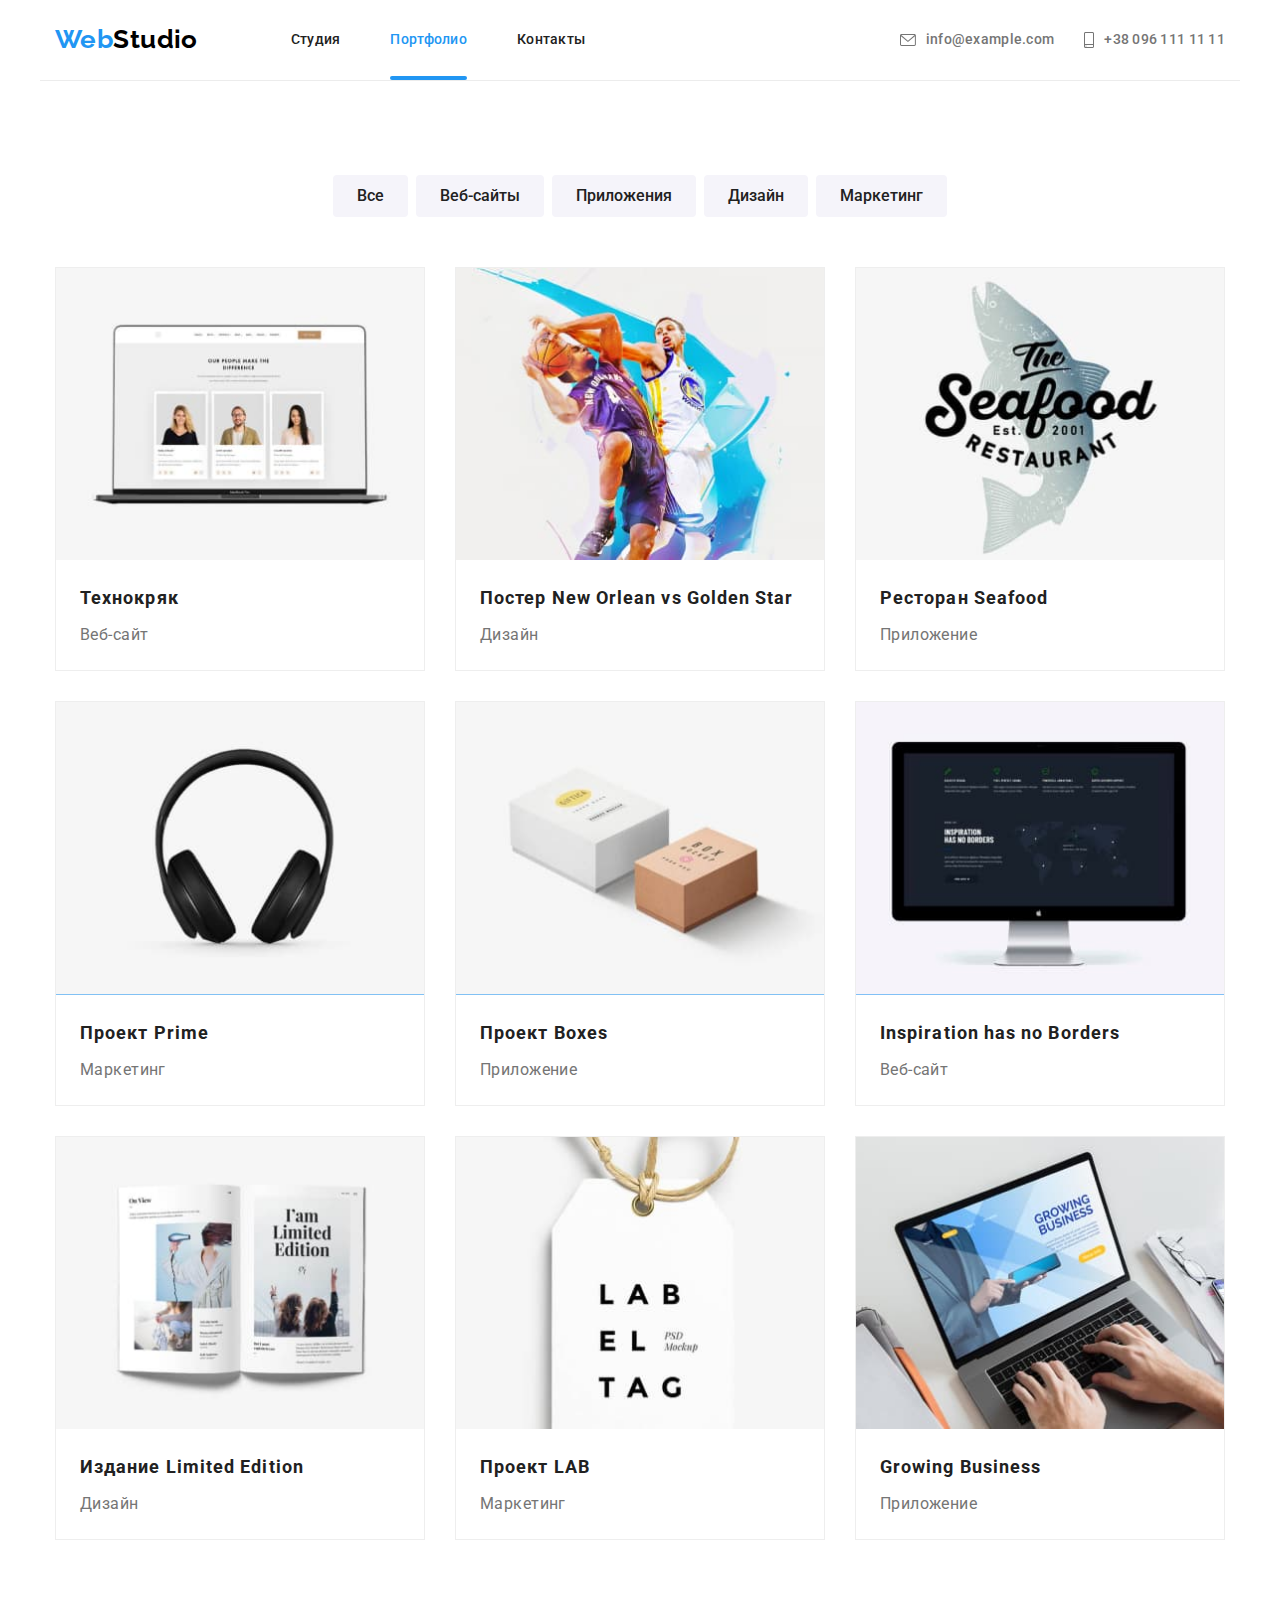
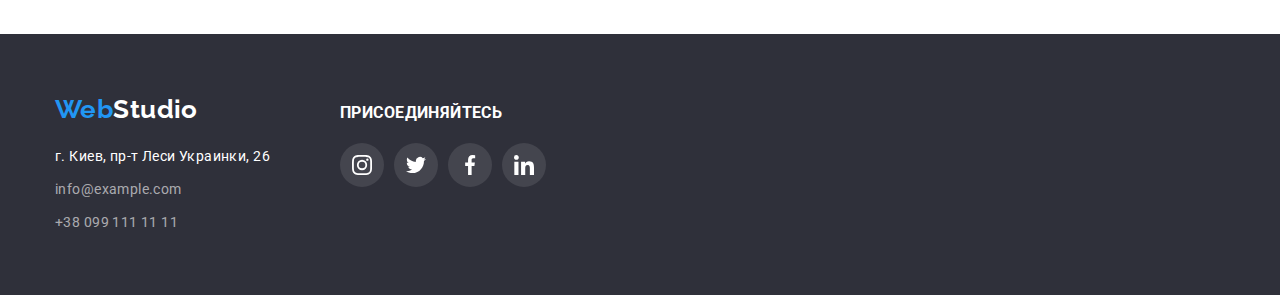
==== portfolio.html @ 9ed55882 "summary" ====
<!DOCTYPE html>
<html lang="ru">
  <head>
    <meta charset="UTF-8" />
    <meta http-equiv="X-UA-Compatible" content="IE=edge" />
    <meta name="viewport" content="width=device-width, initial-scale=1.0" />
    <link
      href="https://fonts.googleapis.com/css2?family=Raleway:wght@700&family=Roboto:wght@400;500;700;900&display=swap"
      rel="stylesheet"
    />
    <link
      rel="stylesheet"
      href="https://cdnjs.cloudflare.com/ajax/libs/modern-normalize/1.1.0/modern-normalize.min.css"
    />
    <link rel="stylesheet" href="./css/style.css" />
    <title>Document</title>
  </head>

  <body>
    <!--ШАПКА-->

    <header>
      <div class="container main-nav">
        <nav class="logo-nav">
          <a href="./index.html" lang="en" class="logo"
            ><span class="logo-color">Web</span>Studio</a
          >
          <ul class="site-nav list">
            <li class="item"><a href="./index.html" class="link">Студия</a></li>
            <li class="item"><a href="./portfolio.html" class="link current">Портфолио</a></li>
            <li class="item"><a href="#" class="link">Контакты</a></li>
          </ul>
        </nav>

        <ul class="auth-nav list">
          <li class="item">
            <a class="contact-list" href="mailto:info@devstudio.com">
              <svg class="contact-icon" aria-hidden="true" width="16" height="12">
                <use href="./images/icons.svg.svg#icon-envelope"></use>
              </svg>
              info@example.com
            </a>
          </li>
          <li class="item">
            <a class="contact-list" href="tel:+380961111111">
              <svg class="contact-icon" aria-hidden="true" width="10" height="16">
                <use href="./images/icons.svg.svg#icon-smartphone"></use>
              </svg>
              +38 096 111 11 11
            </a>
          </li>
        </ul>
      </div>
    </header>

    <!--Контент-->

    <main>
      <section class="section">
        <div class="container">
          <h1 class="visually-hidden">Наше Портфолио</h1>
          <ul class="list button-item">
            <li class="item">
              <button type="button" class="button-portfolio active">Все</button>
            </li>
            <li class="item">
              <button type="button" class="button-portfolio">Веб-сайты</button>
            </li>
            <li class="item">
              <button type="button" class="button-portfolio">Приложения</button>
            </li>
            <li class="item">
              <button type="button" class="button-portfolio">Дизайн</button>
            </li>
            <li class="item">
              <button type="button" class="button-portfolio">Маркетинг</button>
            </li>
          </ul>

          <!--cards-->

          <ul class="list cards">
            <li class="element">
              <a class="element-item link" href="#">
                <div class="overlay-block">
                  <img
                    class="element-img"
                    src="./images/portfolio/img_1.jpg"
                    alt="открыть ноутбук"
                    width="370"
                  />
                  <div class="overlay">
                    <p>
                      Ресурс предлагает комплексные предложения с разным уровнем функционала и
                      сервисов. Все это позволит посетителю получить исчерпывающие сведения о
                      компании или частном лице.
                    </p>
                  </div>
                </div>
                <div class="card-title">
                  <h2 class="works">Технокряк</h2>
                  <p class="work-program">Веб-сайт</p>
                </div>
              </a>
            </li>
            <li class="element">
              <a class="element-item link" href="#">
                <div class="overlay-block">
                  <img src="./images/portfolio/img_2.jpg" alt="игроки в баскетбол" width="370" />
                  <div class="overlay">
                    <p>
                      Ресурс предлагает комплексные предложения с разным уровнем функционала и
                      сервисов. Все это позволит посетителю получить исчерпывающие сведения о
                      компании или частном лице.
                    </p>
                  </div>
                </div>

                <div class="card-title">
                  <h2 class="works">Постер New Orlean vs Golden Star</h2>
                  <p class="work-program">Дизайн</p>
                </div>
              </a>
            </li>
            <li class="element">
              <a class="element-item link" href="#">
                <div class="overlay-block">
                  <img src="./images/portfolio/img_3.jpg" alt="логотип с рыбой" width="370" />
                  <div class="overlay">
                    <p>
                      Ресурс предлагает комплексные предложения с разным уровнем функционала и
                      сервисов. Все это позволит посетителю получить исчерпывающие сведения о
                      компании или частном лице.
                    </p>
                  </div>
                </div>
                <div class="card-title">
                  <h2 class="works">Ресторан Seafood</h2>
                  <p class="work-program">Приложение</p>
                </div>
              </a>
            </li>
            <li class="element">
              <a class="element-item link" href="#">
                <div class="overlay-block">
                  <img src="./images/portfolio/img_4.jpg" alt="студийные наушники" width="370" />
                  <div class="overlay">
                    <p>
                      Ресурс предлагает комплексные предложения с разным уровнем функционала и
                      сервисов. Все это позволит посетителю получить исчерпывающие сведения о
                      компании или частном лице.
                    </p>
                  </div>
                </div>
                <div class="card-title">
                  <h2 class="works">Проект Prime</h2>
                  <p class="work-program">Маркетинг</p>
                </div>
              </a>
            </li>
            <li class="element">
              <a class="element-item link" href="#">
                <div class="overlay-block">
                  <img src="./images/portfolio/img_5.jpg" alt="две коробки" width="370" />
                  <div class="overlay">
                    <p>
                      Ресурс предлагает комплексные предложения с разным уровнем функционала и
                      сервисов. Все это позволит посетителю получить исчерпывающие сведения о
                      компании или частном лице.
                    </p>
                  </div>
                </div>
                <div class="card-title">
                  <h2 class="works">Проект Boxes</h2>
                  <p class="work-program">Приложение</p>
                </div>
              </a>
            </li>
            <li class="element">
              <a class="element-item link" href="#">
                <div class="overlay-block">
                  <img src="./images/portfolio/img_6.jpg" alt="монитор MAC" width="370" />
                  <div class="overlay">
                    <p>
                      Ресурс предлагает комплексные предложения с разным уровнем функционала и
                      сервисов. Все это позволит посетителю получить исчерпывающие сведения о
                      компании или частном лице.
                    </p>
                  </div>
                </div>
                <div class="card-title">
                  <h2 class="works">Inspiration has no Borders</h2>
                  <p class="work-program">Веб-сайт</p>
                </div>
              </a>
            </li>
            <li class="element">
              <a class="element-item link" href="#">
                <div class="overlay-block">
                  <img src="./images/portfolio/img_7.jpg" alt="открытый журнал" width="370" />
                  <div class="overlay">
                    <p>
                      Ресурс предлагает комплексные предложения с разным уровнем функционала и
                      сервисов. Все это позволит посетителю получить исчерпывающие сведения о
                      компании или частном лице.
                    </p>
                  </div>
                </div>
                <div class="card-title">
                  <h2 class="works">Издание Limited Edition</h2>
                  <p class="work-program">Дизайн</p>
                </div>
              </a>
            </li>
            <li class="element">
              <a class="element-item link" href="#">
                <div class="overlay-block">
                  <img src="./images/portfolio/img_8.jpg" alt="бирка" width="370" />
                  <div class="overlay">
                    <p>
                      Ресурс предлагает комплексные предложения с разным уровнем функционала и
                      сервисов. Все это позволит посетителю получить исчерпывающие сведения о
                      компании или частном лице.
                    </p>
                  </div>
                </div>
                <div class="card-title">
                  <h2 class="works">Проект LAB</h2>
                  <p class="work-program">Маркетинг</p>
                </div>
              </a>
            </li>
            <li class="element">
              <a class="element-item link" href="#">
                <div class="overlay-block">
                  <img src="./images/portfolio/img_9.jpg" alt="работа за ноутбуком" width="370" />
                  <div class="overlay">
                    <p>
                      Ресурс предлагает комплексные предложения с разным уровнем функционала и
                      сервисов. Все это позволит посетителю получить исчерпывающие сведения о
                      компании или частном лице.
                    </p>
                  </div>
                </div>
                <div class="card-title">
                  <h2 class="works">Growing Business</h2>
                  <p class="work-program">Приложение</p>
                </div>
              </a>
            </li>
          </ul>
      </section>
    </main>

    <!--Підвал-->

    <footer class="footer">
      <div class="container footer-list">
        <div class="footer-nav">
          <a href="./index.html" lang="en" class="logo-footer"
            ><span class="logo-color">Web</span>Studio</a
          >

          <address>
            <ul class="list">
              <li class="item">
                <a
                  href="https://goo.gl/maps/piqngm7oDQpEDh6u6"
                  target="_blank"
                  rel="noopener nofollow noreferrer"
                  class="map"
                >
                  г. Киев, пр-т Леси Украинки, 26
                </a>
              </li>
              <li class="item">
                <a href="mailto:info@example.com" class="contacts">info@example.com</a>
              </li>
              <li class="item">
                <a href="tel:+380991111111" class="contacts">+38 099 111 11 11</a>
              </li>
            </ul>
          </address>
        </div>
        <div class="socials">
          <h3 class="socials-title">присоединяйтесь</h3>
          <ul class="list social-list">
            <li class="social-link">
              <a href="#" class="area-icon" aria-label="Ссылка на instagram">
                <svg class="social-logo">
                  <use href="./images/icons.svg.svg#icon-instagram"></use>
                </svg>
              </a>
            </li>
            <li class="social-link">
              <a href="#" class="area-icon" aria-label="Ссылка на twitter">
                <svg class="social-logo">
                  <use href="./images/icons.svg.svg#icon-twitter"></use>
                </svg>
              </a>
            </li>
            <li class="social-link">
              <a href="#" class="area-icon" aria-label="Ссылка на facebook">
                <svg class="social-logo">
                  <use href="./images/icons.svg.svg#icon-facebook"></use>
                </svg>
              </a>
            </li>
            <li class="social-link">
              <a href="#" class="area-icon" aria-label="Ссылка на linkedin">
                <svg class="social-logo">
                  <use href="./images/icons.svg.svg#icon-linkedin"></use>
                </svg>
              </a>
            </li>
          </ul>
        </div>
      </div>
    </footer>
  </body>
</html>
---- css/style.css ----
:root{
--primary-text-color: #757575;
--title-text-color: #212121;
--accent-color: #2196F3;
--primery-white-color: #FFFFFF;
--secondery-bgc-black: #2F303A;
--section-bgc-grey: #F5F4FA;
--cubik-timing: cubic-bezier(0.4, 0, 0.2, 1);
}


body{
background-color: var(--primery-white-color);
color: var(--primary-text-color);
font-family: 'Roboto';
font-size: 14px;
line-height: 1.14;
letter-spacing: 0.03em;
}

html {
    box-sizing: border-box;
}

*,
*::after,
*::before {
    box-sizing: inherit;
}

/* Стили для обнуления верхних отступов у элементов */
h1,
h2,
h3,
h4,
h5,
h6,
p {
    margin-top: 0;
}

/* Класс для обнуления базовых свойств у списков (ul) */
.list {
    list-style: none;
    padding-left: 0;
    margin: 0;
}

/* Класс для обнуления базовых свойств у ссылок */
.link {
    text-decoration: none;
    color: inherit;
}

/* Свойства для корректного отображения картинок */
img {
    display: block;
    max-width: 100%;
    height: auto;
}

/* Свойства для обнуления курсива у address */
address {
    font-style: normal;
}

.container {
    margin-left: auto;
    margin-right: auto;
    width: 1200px;
    padding-left: 15px;
    padding-right: 15px;
}

/* ШАПКА */

.main-nav{
display: flex;
align-items: center;
justify-content: space-between;
border-bottom: 1px solid #ECECEC;
}

.logo{
padding-top: 24px;
padding-bottom: 25px;

color: #000000;

font-family: 'Raleway', sans-serif;  
font-weight: 700;
font-size: 26px;
line-height: 1.19;
text-decoration: none;
transition: color 250ms var(--cubik-timing);
}

.logo-color{
color: var(--accent-color);
font-family: 'Raleway', sans-serif;
font-weight: 700;
font-size: 26px;
line-height: 1.19;
text-decoration: none;
}

.logo:hover,
.logo:focus{
color: var(--accent-color);
}

.logo-nav{
display: flex;
align-items: center;
}

.site-nav{
display: flex;
margin-left: 93px;

}

.site-nav .link::after{
content: '';

position: absolute;
left: 0;
bottom:0;
display: block;
width: 100%;
height: 4px;
border-radius: 2px;
background-color: var(--accent-color);

opacity: 0;
/*transition: opacity 250ms cubic-bezier(0.4, 0, 0.2, 1) ;*/
}

.site-nav .item+ .item{
margin-left: 50px;
}


.site-nav .link{
display: block;
padding-top: 32px;
padding-bottom: 32px;
color: var(--title-text-color);

font-weight: 500;
letter-spacing: 0.02em;
text-decoration: none;

position: relative;
transition: color 250ms var(--cubik-timing);
}

.link.current::after{
opacity: 1;
}

.site-nav .link:hover,
.site-nav .link:focus{
color: var(--accent-color);

}
.link.current{
color: var(--accent-color);}

.auth-nav{
display: flex;
align-items: center;
}

.auth-nav .item+ .item{
margin-left: 30px;
}

.auth-nav a{
display: flex;
padding-top: 32px;
padding-bottom: 32px;

color: var(--primary-text-color);

font-weight: 500;
letter-spacing: 0.02em;
text-decoration: none;
transition: color 250ms var(--cubik-timing);
}

.auth-nav a:hover,
.auth-nav a:focus{
color: var(--accent-color);
}

.contact-list:hover .contact-icon,
.contact-list:focus .contact-icon{
fill: var(--accent-color);
}

.contact-list{
    align-items: center;
}

.contact-icon{
justify-content: center;
align-items: center;
margin-right: 10px;
fill: var(--primary-text-color);
transition: fill 250ms var(--cubik-timing);
}

/* ГЕРОЙ */

.visually-hidden {
    position: absolute;
    width: 1px;
    height: 1px;
    margin: -1px;
    border: 0;
    padding: 0;

    white-space: nowrap;
    clip-path: inset(100%);
    clip: rect(0 0 0 0);
    overflow: hidden;
}

.hero{
text-align: center;
padding: 200px 0;
color: var(--primery-white-color);
max-width: 1600px;
height: 600px;
margin-left: auto;
margin-right: auto;
background-image:linear-gradient(to right, rgba(47, 48, 58, 0.4), rgba(47, 48, 58, 0.4)),
url('../images/office.jpg');
background-color: #C4C4C4;
background-size: cover;
background-repeat: no-repeat;
background-position: center;
}


.title {
width: 693px;
margin-right: auto;
margin-left: auto;
margin-top: 0;
margin-bottom: 30px;

color: var(--primery-white-color);
font-weight: 900;
font-size: 44px;
line-height: 1.36;
text-align: center;
letter-spacing: 0.06em;
text-transform: uppercase;
}

.button{
border-radius: 4px;
padding: 10px 32px;
border-color: var(--accent-color);
border: none;

color: var(--primery-white-color);
background-color: var(--accent-color);

font-family: inherit;
font-weight: 700;
font-size: 16px;
line-height: 1.88;
align-items: center;
text-align: center;
letter-spacing: 0.06em;
cursor: pointer;
transition: background-color 250ms var(--cubik-timing);


}

.button:hover,
.button:focus{
background-color: #188CE8;
}

.is-hidden{
visibility: hidden;
opacity: 0;
pointer-events: none;
}


/* MODAL*/


.modal{
position: absolute;
top: 50%;
left: 50%;
transform: translate(-50%, -50%);
width: 528px;
min-height: 600px;

background: var(--primery-white-color);
box-shadow: 0px 1px 3px rgba(0, 0, 0, 0.12), 0px 1px 1px rgba(0, 0, 0, 0.14), 0px 2px 1px rgba(0, 0, 0, 0.2);
border-radius: 4px;
opacity: 1;
visibility: visible;
}

.backdrop{
position: fixed;
z-index: 20;
top: 0;
left: 0;
width: 100%;
height: 100%;
background: rgba(0, 0, 0, 0.2);
transition: opacity 250ms var(--cubik-timing), visibility 250ms var(--cubik-timing);
}

.close-button{
position: absolute;
top: 8px;
right: 8px;
width: 30px;
height: 30px;
padding: 0;

background: #FFFFFF;
border: 1px solid rgba(0, 0, 0, 0.1);
border-radius: 50% 50%;
}

.close-button-icon{
position: absolute;
width: 18px;
height: 18px;
top: 50%;
left: 50%;
transform: translate(-50%, -50%);
}



/* Особенности*/


.section{
padding: 94px 0;
}

.features{
display: flex;
}

.icon-item{
    display: flex;
width: 270px;
height: 120px;
    margin-left: auto;
    margin-right: auto;
    margin-bottom: 30px;
   background-color: var(--section-bgc-grey);
    border-radius: 4px;
    justify-content: center;
    align-items: center;
}

.icon-features{
width: 70px;
height: 70px;
}

.features .item+ .item{
margin-left: 30px;
}

.features-list{
color:var(--title-text-color);
font-size: 14px;
font-weight: 700;
text-transform: uppercase;
}

.text{
margin-top: 0px;
margin-bottom: 0px;
color: var(--primary-text-color);
line-height: 1.71;
}


/*Чем мы занимаемся*/


.section-box{
padding-bottom: 94px;
}

.image{
display: flex;
margin-top: 50px;
}

.image .item{
margin-left: auto;
margin-right: auto;

}
.image .item+.item {
    margin-left: 30px;
}

.section-title{
margin-bottom: 0px;

color: var(--title-text-color);
font-weight: 700;
font-size: 36px;
line-height: 1.17;
text-align: center;
}

.thumb{
position: relative;
}

.text-thumb{
position: absolute;
bottom: 0;

width: 100%;
background: rgba(47, 48, 58, 0.8);
}

.text-thumb>p{
font-weight: 700;   
text-align: center;
text-transform: uppercase;
color: var(--primery-white-color);

padding: 27px;
margin: 0px;
}


/*Наша команда*/


.team-box{
    padding: 94px 0;
background-color: var(--section-bgc-grey);
}

.team{
display: flex;

}
.team-name{
margin-bottom: 50px;
}

.element-team{
box-shadow: 0px 1px 3px rgba(0, 0, 0, 0.12), 0px 1px 1px rgba(0, 0, 0, 0.14), 0px 2px 1px rgba(0, 0, 0, 0.2);
border-radius: 0px 0px 4px 4px;

background-color: var(--primery-white-color);
}

.team .element-team+.element-team{
    margin-left: 30px;
}

.section-name {
color: var(--title-text-color);
font-weight: 500;
font-size: 16px;
line-height: 1.19;
text-align: center;}

.team-title{
padding: 30px 0;
}

.position{
font-size: 16px;
line-height: 1.19;
text-align: center;
margin-bottom: 0px;
}

.social-list-team{
display: flex;
justify-content: center;
margin-top: 16px;
}

.social-list-team .social-link-team+.social-link-team {
    margin-left: 10px;
}

.social-logo-team {
    width: 20px;
    height: 20px;
    
}

.area-icon-team {
    display: flex;
    width: 44px;
    height: 44px;
    background: var(--primery-white-color);
    border-radius: 50%;
    background-size: 20px;
    justify-content: center;
    align-items: center;
    fill: #AFB1B8;
    transition: fill 250ms var(--cubik-timing), background 250ms var(--cubik-timing);
}

.area-icon-team:hover,
.area-icon-team:focus{
background: var(--accent-color);
fill: var(--primery-white-color);
}


/* Клиенты */



.client-list{
display: flex;
margin-top: 50px;
margin-bottom: 0px;
padding: 0px;
}

.client-list .client+.client{
margin-left: 30px;
}

.item-client{
display: flex;
width: 170px;
height: 92px;
    margin-left: auto;
    margin-right: auto;
    border: 1px solid #AFB1B8;
    border-radius: 4px;
    justify-content: center;
    align-items: center;
    fill: #AFB1B8;
    transition: fill 250ms var(--cubik-timing), border 250ms var(--cubik-timing);
}


.client-logo{
width: 106px;
height: 60px;

}

.item-client:hover,
.item-client:focus{
border:1px solid var(--accent-color);
fill: var(--accent-color);
}


/* Подвал */


.footer{
padding: 60px 0;
background-color: var(--secondery-bgc-black);
}
.container.footer-list{
display: flex;
align-items: baseline;
}

.map{
color:var(--primery-white-color);
line-height: 1.71;
}


.contacts{
color: rgba(255, 255, 255, 0.6);
line-height: 1.71;  
transition: color 250ms var(--cubik-timing);
}

.contacts:hover,
.contacts:focus{
color: var(--accent-color);
}

.map, .contacts{
font-style: normal;
text-decoration: none;
}



.logo-footer{
display: inline-block;
margin-bottom: 20px;

color: var(--primery-white-color);
font-family: 'Raleway', sans-serif;
font-weight: 700;
font-size: 26px;
line-height: 1.19;
text-decoration: none;
}

.footer .item+ .item{
margin-top: 9px;}

.socials-title{
margin-bottom: 20px;
font-weight: 700;
text-transform: uppercase;

color: #FFFFFF;
}

.socials{
display: flex;
flex-direction: column;
margin-left: 70px;
}

.social-list{
display: flex;

}
.social-list .social-link+.social-link{
margin-left: 10px;
}

.social-logo{
width: 20px;
height: 20px;
fill: var(--primery-white-color);
}


.area-icon{
display: flex;
width: 44px;
    height: 44px;
    background: rgba(255, 255, 255, 0.1);
    border-radius: 50%;
    background-size: 20px;
    justify-content: center;
    align-items: center;
    transition: background 250ms var(--cubik-timing);
}

.area-icon:hover,
.area-icon:focus{
background: var(--accent-color);
}


/* portfolio */

.button-portfolio {
padding: 6px 22px;
color: var(--title-text-color);
background-color: var(--section-bgc-grey);
font-family: inherit;
font-weight: 500;
font-size: 16px;
line-height: 1.62;
text-align: center;
cursor: pointer;
border-radius: 4px;
border-color: transparent;

transition: color 250ms var(--cubik-timing), background-color 250ms var(--cubik-timing), box-shadow 250ms var(--cubik-timing);
}

.button-portfolio:hover,
.button-portfolio:focus{
color: var(--primery-white-color);
background-color: var(--accent-color);
box-shadow: 0px 3px 1px rgba(0, 0, 0, 0.1), 0px 1px 2px rgba(0, 0, 0, 0.08), 0px 2px 2px rgba(0, 0, 0, 0.12);
}

.button-portfolio:active{
background-color: var(--accent-color);
color: var(--primery-white-color);
box-shadow: 0px 3px 1px rgba(0, 0, 0, 0.1), 0px 1px 2px rgba(0, 0, 0, 0.08), 0px 2px 2px rgba(0, 0, 0, 0.12);
}
.overlay-block {
    position: relative;
overflow: hidden;
}

.overlay{
 position: absolute;
 top: 0;
 left: 0;
 width: 100%;
 height: 100%;
 padding: 63px 24px;
background: rgba(33, 150, 243, 0.9);

 transform: translatey(100%);
 transition: transform 250ms var(--cubik-timing);
 }

 .overlay>p {
    position: absolute;
font-size: 18px;
line-height: 1.56;
letter-spacing: 0.03em;
color: var(--primery-white-color)
 }

 .element-item:hover .overlay {
transform: translatey(0);
}

.works {
margin-bottom: 4px;

color: var(--title-text-color);
font-weight: 700;
font-size: 18px;
line-height: 2;
letter-spacing: 0.06em;
}

.work-program{
font-size: 16px;
line-height: 1.88;
margin-bottom: 0px;
}

.cards .work-program.works{
display: flex;
justify-content: end;
}

.cards{
display: flex;
flex-wrap: wrap;
}

.element{
width: calc((100% - 60px) / 3);
margin-right: 30px;
margin-bottom: 30px;

}
.element-item{
display: block;
border: 1px solid #EEEEEE;
position: relative;
overflow: hidden;
transition: box-shadow 250ms var(--cubik-timing);
}

 .element-item:hover,
 .element-item:focus{
box-shadow: 0px 1px 1px rgba(0, 0, 0, 0.12), 0px 4px 4px rgba(0, 0, 0, 0.06), 1px 4px 6px rgba(0, 0, 0, 0.16);
}

.element:nth-child(3n){
margin-right: 0px;
}

.element:nth-last-child(-n + 3){
margin-bottom: 0px;
}

.card-title{
padding: 20px 24px;
}

.button-item{
display: flex;
justify-content: center;
margin-bottom: 50px;
}

.button-item .item:not(:last-child){
margin-right: 8px;
}
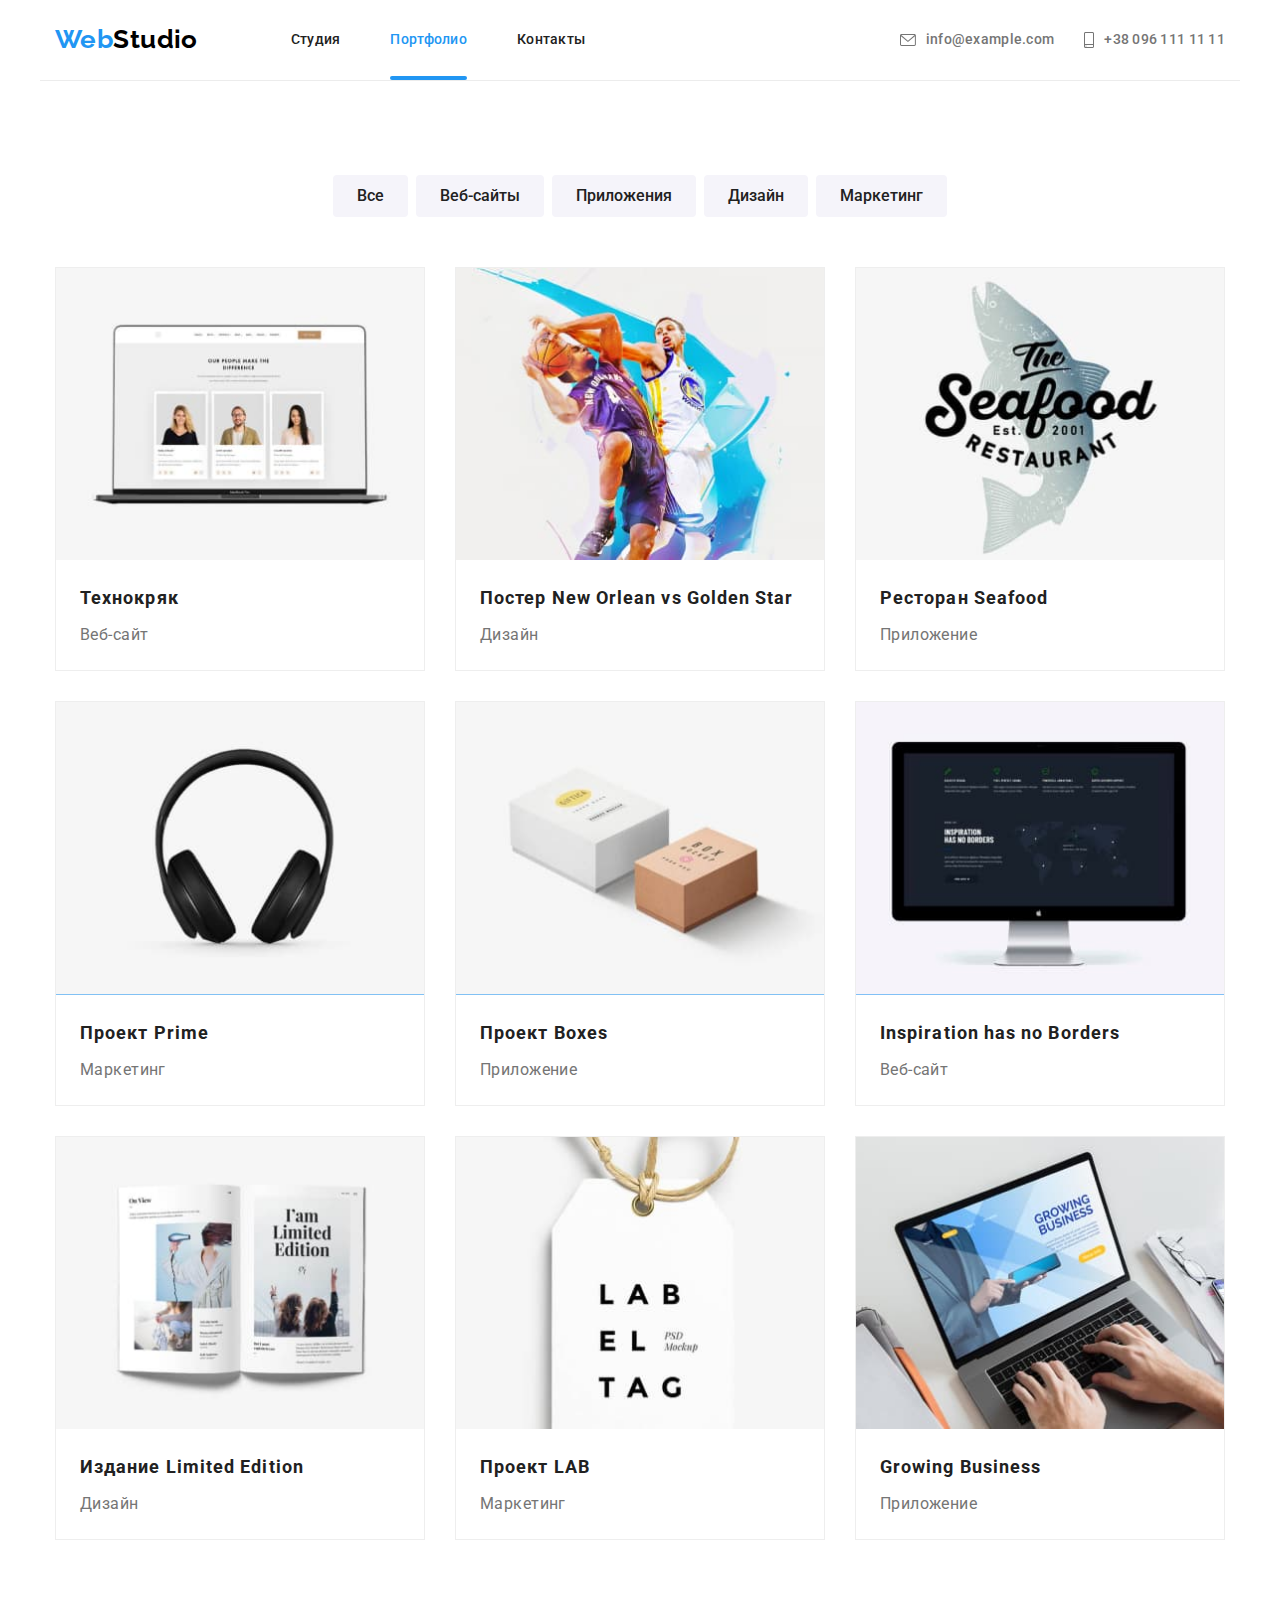
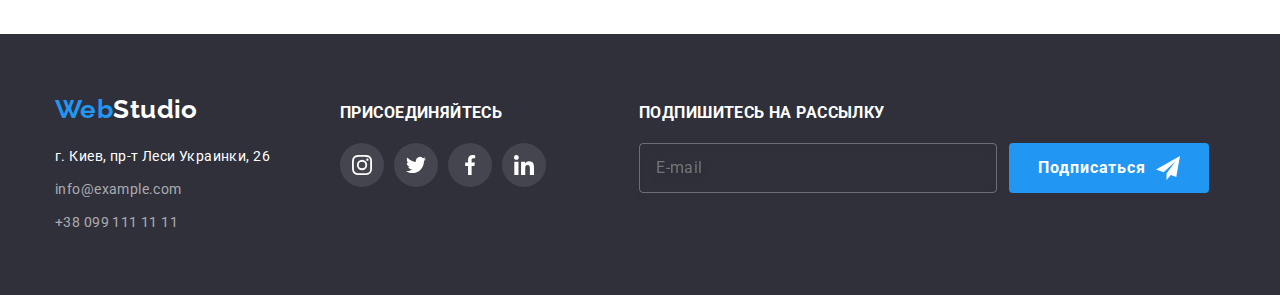
==== commit f75f1746: "created button" ====
--- a/portfolio.html
+++ b/portfolio.html
@@ -315,6 +315,25 @@
             </li>
           </ul>
         </div>
+        <div class="subscription">
+          <h3 class="socials-title">Подпишитесь на рассылку</h3>
+          <form class="form-subscription">
+            <div class="form-subscription-field">
+              <label class="form-subscription-label">
+                <input 
+                class="form-subscription-input" 
+                type="email" 
+                name="useremail"
+                placeholder="E-mail" />
+              </label>
+             <button type="submit" class="button button-subscription">Подписаться
+              <svg class="subscription-icon" aria-hidden="true" width="24" height="24">
+                <use href="./images/icons.svg.svg#icon-send"></use>
+              </svg>
+             </button>
+            </div>
+          </form>
+        </div>
       </div>
     </footer>
   </body>
--- a/css/style.css
+++ b/css/style.css
@@ -278,8 +278,6 @@
 letter-spacing: 0.06em;
 cursor: pointer;
 transition: background-color 250ms var(--cubik-timing);
-
-
 }
 
 .button:hover,
@@ -330,10 +328,13 @@
 width: 30px;
 height: 30px;
 padding: 0;
-
-background: #FFFFFF;
+cursor: pointer;
+background-color: var(--primery-white-color);
+
 border: 1px solid rgba(0, 0, 0, 0.1);
 border-radius: 50% 50%;
+transition: fill 250ms var(--cubik-timing);
+outline: none;
 }
 
 .close-button-icon{
@@ -343,9 +344,149 @@
 top: 50%;
 left: 50%;
 transform: translate(-50%, -50%);
-}
-
-
+
+}
+
+.close-button:hover,
+.close-button:focus{
+fill: var(--accent-color);
+}
+
+.modal-inner{
+padding: 40px;
+}
+
+.title-form{
+font-weight: 700;
+font-size: 20px;
+line-height: 1.15;
+text-align: center;
+ 
+color: var(--title-text-color);
+margin-bottom: 12px;
+}
+
+.form-field:not(:last-child){
+margin-bottom: 10px;
+}
+
+.form-field-label{
+display: block;
+
+font-weight: 400;
+font-size: 12px;
+line-height: 1.16;
+letter-spacing: 0.01em;
+color: var(--primary-text-color)
+}
+
+.form-field-input{
+width: 100%;
+height: 40px;
+border: 1px solid rgba(33, 33, 33, 0.2);
+border-radius: 4px;
+padding: 12px 12px 12px 42px;
+cursor: pointer;
+outline: none;
+
+transition: border-color 250ms var(--cubik-timing);
+}
+
+
+.form-field-input:focus,
+.form-field-input:hover {
+border-color: var(--accent-color);
+}
+
+.form-field-input:focus + .form-field-icon,
+.form-field-input:hover+.form-field-icon{
+fill: var(--accent-color);
+}
+
+.form-field-input.form-coment{
+padding: 12px 16px;
+height: 120px;
+resize: none;
+margin-top: 4px;
+}
+
+.form-field-input.form-coment::placeholder{
+color: rgba(117, 117, 117, 0.5);
+}
+
+
+.form-field-inner{
+position: relative;
+margin-top: 4px;
+}
+
+.form-field-icon{
+position: absolute;
+top: 50%;
+left: 12px;
+fill: var(--title-text-color);
+transform: translateY(-50%);
+
+transition: fill 250ms var(--cubik-timing);
+}
+
+
+.checkbox-label{
+display: block;
+margin-right: 8px;
+margin-bottom: 0px;
+position: relative;
+margin-left: 23px;
+}
+
+.form-field-checkbox{
+display: flex;
+justify-content: center;
+}
+
+
+.checkbox-icon{
+position: absolute;
+left: 0;
+top: 0;
+width: 16px;
+height: 15px;
+background-image: url('../images/Vector.svg');
+margin-left: -23px;
+transition: background-image 250ms var(--cubik-timing);
+
+}
+
+.checkbox-input:checked + .checkbox-icon{
+background-image: url('../images/icon-check.svg');}
+
+/*
+
+.checkbox-input:focus +.checkbox-icon{
+background-image: url('../images/Vector.svg');
+
+}
+.checkbox-input:checked:focus+.checkbox-icon {
+    background-image: url('../images/icon-check.svg');
+
+}
+*/
+
+
+.contract{
+color: var(--accent-color);
+}
+
+.button-form{
+display: block;
+width: 200px;
+margin-left: auto;
+margin-right:auto;
+margin-top: 30px;
+background: var(--accent-color);
+box-shadow: 0px 4px 4px rgba(0, 0, 0, 0.15);
+border-radius: 4px;
+}
 
 /* Особенности*/
 
@@ -580,6 +721,7 @@
 padding: 60px 0;
 background-color: var(--secondery-bgc-black);
 }
+
 .container.footer-list{
 display: flex;
 align-items: baseline;
@@ -589,7 +731,6 @@
 color:var(--primery-white-color);
 line-height: 1.71;
 }
-
 
 .contacts{
 color: rgba(255, 255, 255, 0.6);
@@ -606,8 +747,6 @@
 font-style: normal;
 text-decoration: none;
 }
-
-
 
 .logo-footer{
 display: inline-block;
@@ -670,6 +809,51 @@
 background: var(--accent-color);
 }
 
+.form-subscription-field{
+display:flex;}
+
+.form-subscription-input{
+font-weight: 400;
+font-size: 16px;
+line-height: 1.25;
+
+display: flex;
+align-items: center;
+letter-spacing: 0.03em;
+color: rgba(255, 255, 255, 0.6);
+
+background-color: transparent;
+border: 1px solid rgba(255, 255, 255, 0.3);
+filter: drop-shadow(0px 4px 4px rgba(0, 0, 0, 0.15));
+border-radius: 4px;
+padding: 15px 16px ;}
+
+.subscription{
+margin-left: 93px;
+}
+
+.form-subscription-label{
+    width: 358px;
+}
+
+.form-subscription-input{
+height: 50px;
+width: 100%;
+display: block;
+outline: none}
+
+.button-subscription{
+display: flex;
+margin-left: 12px;
+width: 200px;
+justify-content: center;
+padding: 0%;
+}
+
+.subscription-icon{
+margin-left: 10px;
+fill: var(--primery-white-color);
+}
 
 /* portfolio */
 
